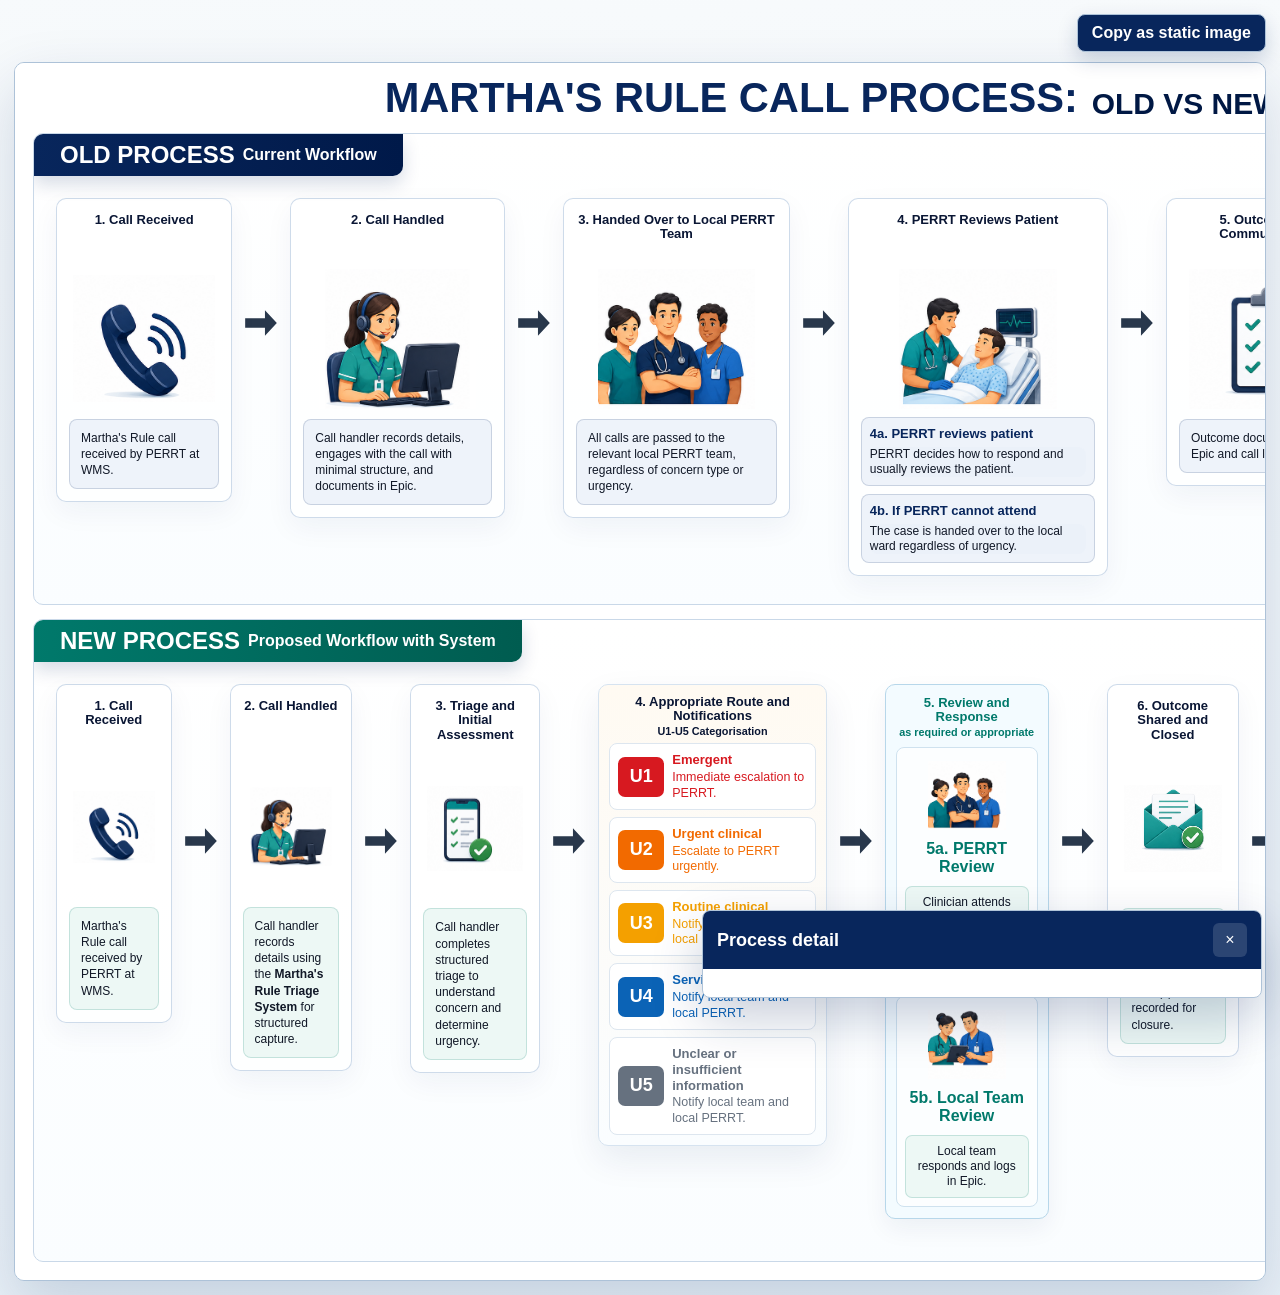
==== marthas-rule-process-poster.html @ af1768e5 "Initial app upload" ====
<!doctype html>
<html lang="en">
<head>
  <meta charset="utf-8">
  <meta name="viewport" content="width=device-width, initial-scale=1">
  <title>Martha's Rule Call Process: Old vs New</title>
  <style>
    :root {
      --navy: #08265c;
      --navy-2: #123c7b;
      --teal: #00796b;
      --teal-2: #0b9a83;
      --ink: #0a1634;
      --muted: #516070;
      --line: #c9d8e8;
      --paper: #ffffff;
      --wash: #f4f8fb;
      --red: #d71920;
      --orange: #f26a00;
      --amber: #f4a000;
      --blue: #0b63b6;
      --grey: #66717f;
      --green: #277a35;
      --shadow: 0 14px 34px rgba(8, 38, 92, .14);
      --radius: 8px;
    }

    * {
      box-sizing: border-box;
    }

    body {
      margin: 0;
      color: var(--ink);
      font-family: Inter, "Segoe UI", Arial, sans-serif;
      background:
        linear-gradient(180deg, rgba(247, 250, 252, .98), rgba(231, 240, 247, .92)),
        radial-gradient(circle at 18% 4%, rgba(0, 121, 107, .09), transparent 28rem),
        radial-gradient(circle at 88% 10%, rgba(8, 38, 92, .08), transparent 30rem);
    }

    button {
      font: inherit;
    }

    .app {
      min-height: 100vh;
      padding: 14px;
    }

    .export-bar {
      display: flex;
      justify-content: flex-end;
      align-items: center;
      gap: 10px;
      width: min(1760px, 100%);
      margin: 0 auto 10px;
    }

    .copy-image-button {
      display: inline-flex;
      align-items: center;
      min-height: 38px;
      padding: 0 14px;
      border: 1px solid #adc2d8;
      border-radius: 8px;
      color: #fff;
      background: var(--navy);
      font-weight: 900;
      cursor: pointer;
      box-shadow: 0 8px 20px rgba(8, 38, 92, .18);
    }

    .copy-image-button:disabled {
      cursor: wait;
      opacity: .72;
    }

    .copy-status {
      min-width: 190px;
      color: var(--muted);
      font-size: 13px;
      text-align: right;
    }

    .poster {
      width: min(1760px, 100%);
      margin: 0 auto;
      padding: 14px 18px 18px;
      border: 1px solid #adc2d8;
      border-radius: 10px;
      background: rgba(255, 255, 255, .98);
      box-shadow: 0 24px 60px rgba(8, 38, 92, .16);
      overflow-x: auto;
    }

    .poster-inner {
      min-width: 1600px;
    }

    .poster-title {
      display: flex;
      gap: 14px;
      align-items: end;
      justify-content: center;
      margin: 0 0 14px;
      color: var(--navy);
      text-align: center;
      font-size: clamp(28px, 3.25vw, 54px);
      line-height: 1;
      letter-spacing: 0;
      text-transform: uppercase;
    }

    .poster-title span {
      color: #001844;
      font-size: .72em;
    }

    .workflow {
      position: relative;
      border: 1px solid var(--line);
      border-radius: 10px;
      background:
        linear-gradient(180deg, rgba(255,255,255,.98), rgba(250,253,255,.98)),
        linear-gradient(90deg, rgba(8,38,92,.03), rgba(0,121,107,.03));
      overflow: hidden;
      box-shadow: inset 0 1px 0 rgba(255, 255, 255, .8);
    }

    .workflow + .workflow {
      margin-top: 14px;
    }

    .workflow.is-active {
      outline: 3px solid rgba(0, 121, 107, .2);
    }

    .section-label {
      position: absolute;
      left: 0;
      top: 0;
      z-index: 2;
      display: inline-flex;
      align-items: center;
      gap: 8px;
      min-height: 42px;
      padding: 0 26px;
      border-bottom-right-radius: 10px;
      color: #fff;
      font-size: 24px;
      font-weight: 900;
      line-height: 1;
      text-transform: uppercase;
      box-shadow: 0 8px 18px rgba(8, 38, 92, .16);
    }

    .section-label small {
      font-size: 16px;
      font-weight: 800;
      text-transform: none;
    }

    .old .section-label {
      background: linear-gradient(90deg, var(--navy), #001949);
    }

    .new .section-label {
      background: linear-gradient(90deg, var(--teal), #005c50);
    }

    .row {
      position: relative;
      display: grid;
      align-items: start;
      gap: 10px;
      padding: 64px 22px 28px;
    }

    .old .row {
      grid-template-columns: 1.05fr .15fr 1.28fr .15fr 1.35fr .15fr 1.55fr .15fr 1.22fr .15fr 1.08fr;
      min-height: 392px;
      padding-bottom: 28px;
    }

    .new .row {
      grid-template-columns: .96fr .12fr 1.02fr .12fr 1.08fr .12fr 1.9fr .12fr 1.36fr .12fr 1.1fr .12fr 1.04fr .12fr 1.08fr;
      min-height: 440px;
      padding-bottom: 42px;
    }

    .step {
      position: relative;
      z-index: 1;
      min-width: 0;
      border: 0;
      background: transparent;
      color: inherit;
      text-align: left;
      cursor: default;
    }

    .step-card {
      display: grid;
      grid-template-rows: auto 144px 1fr;
      min-height: 262px;
      padding: 14px 12px 12px;
      border: 1px solid rgba(201, 216, 232, .9);
      border-radius: 10px;
      background: rgba(255,255,255,.72);
      box-shadow: 0 10px 28px rgba(8,38,92,.05);
      transition: transform .18s ease, background .18s ease, border-color .18s ease, box-shadow .18s ease;
    }

    .new .step-card {
      grid-template-rows: auto 146px 1fr;
      min-height: 334px;
    }

    .new .step:last-child .step-card {
      grid-template-rows: auto 126px 1fr;
      padding-inline: 10px;
    }

    .new .step:last-child h2 {
      font-size: 14px;
    }

    .new .step:last-child .illustration,
    .new .step:last-child .illustration img {
      height: 124px;
    }

    .new .step:last-child p {
      padding: 8px;
      font-size: 12px;
      line-height: 1.25;
    }

    .old .step {
      color: var(--navy);
    }

    .new .step {
      color: var(--teal);
    }

    .step h2 {
      min-height: 42px;
      margin: 0 0 10px;
      color: var(--ink);
      font-size: clamp(13px, .92vw, 18px);
      line-height: 1.12;
      letter-spacing: 0;
      text-align: center;
    }

    .step p {
      align-self: stretch;
      margin: 10px 0 0;
      padding: 10px 11px;
      border: 1px solid rgba(201, 216, 232, .9);
      border-radius: 8px;
      color: #111827;
      background: rgba(248, 251, 253, .94);
      font-size: clamp(12px, .82vw, 16px);
      line-height: 1.35;
    }

    .old .step p {
      border-color: rgba(8, 38, 92, .16);
      background: rgba(235, 241, 249, .84);
    }

    .new .step p {
      border-color: rgba(0, 121, 107, .18);
      background: rgba(233, 247, 243, .82);
    }

    .step strong {
      font-weight: 900;
    }

    .arrow {
      position: relative;
      z-index: 0;
      display: grid;
      place-items: center;
      min-height: 250px;
      pointer-events: none;
    }

    .arrow svg {
      display: block;
      width: 38px;
      height: 38px;
      fill: #29384c;
      stroke: none;
    }

    .new .arrow {
      min-height: 314px;
    }

    .illustration {
      display: grid;
      place-items: center;
      width: 100%;
      height: 144px;
      padding: 4px;
    }

    .illustration img,
    .spot-img {
      display: block;
      width: min(100%, 174px);
      height: 140px;
      object-fit: contain;
      border-radius: 4px;
    }

    .new .illustration {
      height: 146px;
    }

    .new .illustration img {
      height: 144px;
    }

    .route-panel {
      display: block;
      padding: 10px;
      border: 1px solid #d6e3f0;
      border-radius: 10px;
      background: linear-gradient(180deg, #fffaf2, #fafdff);
      box-shadow: 0 14px 34px rgba(8,38,92,.08);
    }

    .route-panel h2 {
      margin-bottom: 5px;
    }

    .route-list {
      display: grid;
      gap: 7px;
    }

    .route-card {
      display: grid;
      grid-template-columns: 46px 1fr;
      gap: 8px;
      align-items: center;
      width: 100%;
      padding: 8px;
      border: 1px solid #dde6ef;
      border-radius: 8px;
      background: #fff;
      color: var(--ink);
      text-align: left;
      cursor: pointer;
      transition: border-color .16s ease, box-shadow .16s ease, transform .16s ease;
    }

    .route-card:hover,
    .route-card:focus-visible,
    .route-card.active {
      border-color: var(--ink);
      box-shadow: 0 8px 18px rgba(8, 38, 92, .13);
      transform: translateX(2px);
      outline: none;
    }

    .route-code {
      display: grid;
      place-items: center;
      height: 40px;
      border-radius: 7px;
      color: #fff;
      font-size: 18px;
      font-weight: 900;
    }

    .route-icon {
      display: grid;
      place-items: center;
      color: currentColor;
    }

    .route-icon img {
      width: 30px;
      height: 30px;
      object-fit: contain;
      mix-blend-mode: multiply;
    }

    .route-copy {
      display: grid;
      gap: 2px;
      font-size: 12.5px;
      line-height: 1.22;
    }

    .route-copy strong {
      font-size: 13px;
    }

    .u1 { color: var(--red); }
    .u1 .route-code { background: var(--red); }
    .u2 { color: var(--orange); }
    .u2 .route-code { background: var(--orange); }
    .u3 { color: var(--amber); }
    .u3 .route-code { background: var(--amber); }
    .u4 { color: var(--blue); }
    .u4 .route-code { background: var(--blue); }
    .u5 { color: var(--grey); }
    .u5 .route-code { background: var(--grey); }

    .notify-stack {
      display: grid;
      gap: 12px;
      min-height: 314px;
      align-content: center;
    }

    .notify-card {
      padding: 12px 10px;
      border: 1px solid currentColor;
      border-radius: 10px;
      text-align: center;
      background: color-mix(in srgb, currentColor 8%, #fff);
      box-shadow: 0 10px 24px rgba(8,38,92,.06);
    }

    .notify-card h3 {
      margin: 6px 0 4px;
      color: var(--ink);
      font-size: 14px;
    }

    .notify-card p {
      margin: 0;
      font-size: 11px;
      line-height: 1.25;
    }

    .review-stack {
      display: grid;
      gap: 8px;
    }

    .review-box {
      position: relative;
      padding: 11px 10px;
      border: 1px solid #b7d7ea;
      border-radius: 10px;
      background: #f3fbff;
      text-align: center;
      box-shadow: 0 10px 24px rgba(8,38,92,.06);
    }

    .combined-review {
      min-height: 334px;
    }

    .old-review-card {
      display: block;
    }

    .old-review-options {
      display: grid;
      gap: 8px;
      margin-top: 8px;
    }

    .old-review-option {
      display: grid;
      gap: 6px;
      padding: 8px;
      border: 1px solid rgba(8, 38, 92, .16);
      border-radius: 8px;
      background: rgba(235, 241, 249, .84);
    }

    .old-review-option strong {
      color: var(--navy);
      font-size: 13px;
      line-height: 1.18;
    }

    .old-review-option p {
      margin: 0;
      padding: 0;
      border: 0;
      background: transparent;
      font-size: 12px;
      line-height: 1.24;
    }

    .review-options {
      display: grid;
      grid-template-columns: 1fr;
      gap: 8px;
      margin-top: 8px;
    }

    .review-option {
      display: grid;
      grid-template-columns: 1fr;
      gap: 6px;
      align-items: start;
      min-height: 124px;
      padding: 8px;
      border: 1px solid #cfe2ef;
      border-radius: 8px;
      background: rgba(255, 255, 255, .76);
    }

    .review-box .spot-img {
      width: 100% !important;
      max-width: 78px;
      height: 78px !important;
      margin: 0 auto;
      object-fit: contain;
    }

    .review-option-copy {
      display: grid;
      gap: 5px;
      text-align: center;
    }

    .review-box.local {
      border-color: #bddcbd;
      background: #f3fbf3;
    }

    .review-box h3 {
      margin: 0 0 5px;
      font-size: 13px;
      line-height: 1.12;
    }

    .review-box p {
      margin: 5px 0 0;
      padding: 7px;
      border-radius: 7px;
      background: rgba(255,255,255,.76);
      font-size: 10.5px;
      line-height: 1.2;
    }

    .note {
      position: absolute;
      left: 18px;
      right: 18px;
      bottom: 9px;
      display: flex;
      gap: 12px;
      align-items: center;
      min-height: 32px;
      padding: 5px 12px;
      border: 1px solid #cde5dc;
      border-radius: 7px;
      color: #0b594f;
      background: #f4fbf8;
      font-size: 13px;
      line-height: 1.25;
    }

    .note strong {
      white-space: nowrap;
    }

    .toolbar {
      position: sticky;
      top: 0;
      z-index: 10;
      display: flex;
      flex-wrap: wrap;
      gap: 8px;
      align-items: center;
      justify-content: center;
      max-width: 1760px;
      margin: 0 auto 10px;
      padding: 8px;
      border: 1px solid rgba(173, 194, 216, .8);
      border-radius: var(--radius);
      background: rgba(255, 255, 255, .88);
      backdrop-filter: blur(14px);
      box-shadow: 0 8px 24px rgba(8, 38, 92, .08);
    }

    .toolbar button {
      min-height: 36px;
      padding: 0 14px;
      border: 1px solid #c9d8e8;
      border-radius: 6px;
      color: var(--ink);
      background: #fff;
      font-weight: 900;
      cursor: pointer;
    }

    .toolbar button[aria-pressed="true"] {
      color: #fff;
      border-color: var(--navy);
      background: var(--navy);
    }

    .detail {
      position: fixed;
      right: 18px;
      bottom: 18px;
      z-index: 20;
      width: min(560px, calc(100vw - 36px));
      max-height: calc(100vh - 36px);
      border: 1px solid #afc3d8;
      border-radius: var(--radius);
      background: #fff;
      box-shadow: 0 20px 50px rgba(8, 38, 92, .22);
      transform: translateY(calc(100% + 28px));
      transition: transform .2s ease;
      overflow: hidden;
    }

    .detail.open {
      transform: translateY(0);
    }

    .detail-head {
      display: flex;
      gap: 10px;
      align-items: center;
      justify-content: space-between;
      padding: 12px 14px;
      color: #fff;
      background: var(--navy);
    }

    .detail-head h3 {
      margin: 0;
      font-size: 18px;
      line-height: 1.15;
    }

    .detail-head button {
      display: grid;
      place-items: center;
      width: 34px;
      height: 34px;
      border: 0;
      border-radius: 6px;
      color: #fff;
      background: rgba(255,255,255,.14);
      cursor: pointer;
    }

    .detail-body {
      padding: 14px;
      overflow: auto;
      max-height: calc(100vh - 104px);
    }

    .detail-body p {
      margin: 0 0 10px;
      color: #17233b;
      line-height: 1.45;
    }

    .detail-body ul {
      display: grid;
      gap: 7px;
      margin: 0;
      padding: 0;
      list-style: none;
    }

    .detail-body li {
      padding: 8px;
      border: 1px solid #e0e8f2;
      border-radius: 6px;
      background: #f8fbfd;
      font-size: 13px;
    }

    .logic-stack {
      display: grid;
      gap: 10px;
    }

    .logic-card {
      display: grid;
      gap: 5px;
      padding: 10px;
      border: 1px solid #dce7f2;
      border-radius: 7px;
      background: #f8fbfd;
    }

    .logic-card strong {
      color: var(--navy);
    }

    .logic-card p {
      margin: 0;
      font-size: 13px;
    }

    .logic-card .result {
      display: inline-flex;
      width: fit-content;
      padding: 4px 7px;
      border-radius: 6px;
      color: #fff;
      background: var(--navy);
      font-size: 12px;
      font-weight: 900;
    }

    .focus-old .new,
    .focus-new .old {
      opacity: .24;
    }

    .focus-routes .step:not(.route-owner),
    .focus-routes .notify-stack,
    .focus-routes .review-stack,
    .focus-routes .note,
    .focus-routes .old {
      opacity: .2;
    }

    .focus-routes .route-panel,
    .focus-routes .route-card {
      opacity: 1;
    }

    .sr-only {
      position: absolute;
      width: 1px;
      height: 1px;
      padding: 0;
      margin: -1px;
      overflow: hidden;
      clip: rect(0,0,0,0);
      white-space: nowrap;
      border: 0;
    }

    svg.art {
      width: 100%;
      max-width: 156px;
      height: 132px;
    }

    .new svg.art {
      max-width: 164px;
      height: 140px;
    }

    @media (max-width: 760px) {
      .app {
        padding: 8px;
      }

      .poster-title {
        justify-content: flex-start;
        text-align: left;
      }
    }
  </style>
</head>
<body>
  <svg class="sr-only" aria-hidden="true">
    <symbol id="i-arrow" viewBox="0 0 48 48">
      <path d="M4 18h25V8l15 16-15 16V30H4z"></path>
    </symbol>
    <symbol id="i-phone" viewBox="0 0 180 150">
      <circle cx="78" cy="72" r="58" fill="#e8f0f8"></circle>
      <path d="M61 24c-7 2-17 8-18 17-1 15 8 36 25 54s39 27 54 25c9-1 15-11 17-18l-27-19-14 14c-11-3-20-8-28-16s-14-18-16-29l14-14z" fill="#092d69"></path>
      <path d="M111 39c14 6 25 17 31 31M102 57c8 4 15 11 19 19" fill="none" stroke="#092d69" stroke-width="6" stroke-linecap="round"></path>
    </symbol>
    <symbol id="i-phone-teal" viewBox="0 0 180 150">
      <circle cx="78" cy="72" r="58" fill="#e3f2ef"></circle>
      <path d="M61 24c-7 2-17 8-18 17-1 15 8 36 25 54s39 27 54 25c9-1 15-11 17-18l-27-19-14 14c-11-3-20-8-28-16s-14-18-16-29l14-14z" fill="#00796b"></path>
      <path d="M111 39c14 6 25 17 31 31M102 57c8 4 15 11 19 19" fill="none" stroke="#00796b" stroke-width="6" stroke-linecap="round"></path>
    </symbol>
    <symbol id="i-handler" viewBox="0 0 180 150">
      <rect x="24" y="83" width="64" height="40" rx="5" fill="#263746"></rect>
      <rect x="31" y="90" width="50" height="25" fill="#111827"></rect>
      <path d="M111 126c28 0 45-8 45-18 0-23-14-39-35-39s-35 16-35 39c0 10 6 18 25 18z" fill="#1d5a94"></path>
      <circle cx="121" cy="47" r="25" fill="#f7bc7a"></circle>
      <path d="M95 52c-3-25 12-39 31-37 19 2 30 18 25 41-11-9-29-11-56-4z" fill="#5a321c"></path>
      <path d="M96 55h-5c-5 0-8 4-8 9v7M146 55h5c5 0 8 4 8 9v7M88 71h12M142 71h12" fill="none" stroke="#233241" stroke-width="5" stroke-linecap="round"></path>
      <path d="M114 63c5 4 10 4 15 0M121 71v7" fill="none" stroke="#6c351f" stroke-width="3" stroke-linecap="round"></path>
      <rect x="110" y="103" width="22" height="32" rx="3" fill="#fff"></rect>
      <path d="M121 103v32" stroke="#9ab1c6" stroke-width="2"></path>
    </symbol>
    <symbol id="i-handler-teal" viewBox="0 0 180 150">
      <rect x="66" y="92" width="67" height="34" rx="5" fill="#24394a"></rect>
      <rect x="73" y="98" width="53" height="21" fill="#101827"></rect>
      <path d="M78 126c-28 0-45-8-45-18 0-23 14-39 35-39s35 16 35 39c0 10-6 18-25 18z" fill="#00856f"></path>
      <circle cx="68" cy="47" r="25" fill="#f5b878"></circle>
      <path d="M43 52c-3-25 12-39 31-37 19 2 30 18 25 41-11-9-29-11-56-4z" fill="#1f2630"></path>
      <path d="M43 55h-5c-5 0-8 4-8 9v7M94 55h5c5 0 8 4 8 9v7M35 71h12M89 71h12" fill="none" stroke="#233241" stroke-width="5" stroke-linecap="round"></path>
      <path d="M61 63c5 4 10 4 15 0M68 71v7" fill="none" stroke="#6c351f" stroke-width="3" stroke-linecap="round"></path>
      <rect x="57" y="103" width="22" height="32" rx="3" fill="#fff"></rect>
      <path d="M68 103v32" stroke="#9ab1c6" stroke-width="2"></path>
    </symbol>
    <symbol id="i-team" viewBox="0 0 180 150">
      <path d="M28 128c0-24 13-39 32-39s32 15 32 39z" fill="#1f5d96"></path>
      <circle cx="60" cy="62" r="22" fill="#f4b674"></circle>
      <path d="M38 65c0-24 9-35 23-35 14 0 24 12 22 35-12-10-28-10-45 0z" fill="#212b36"></path>
      <path d="M90 128c0-32 17-52 42-52s42 20 42 52z" fill="#f7f9fb"></path>
      <path d="M99 128V91M165 128V91" stroke="#1f5d96" stroke-width="9" stroke-linecap="round"></path>
      <circle cx="132" cy="46" r="27" fill="#f6bd7d"></circle>
      <path d="M106 49c-1-24 11-37 28-37 18 0 30 14 27 37-15-8-35-9-55 0z" fill="#b76d2d"></path>
      <path d="M121 62c7 5 14 5 21 0" fill="none" stroke="#753b1e" stroke-width="3" stroke-linecap="round"></path>
      <path d="M126 93c-10 14-13 28-13 35M138 93c10 14 13 28 13 35" fill="none" stroke="#152238" stroke-width="3"></path>
      <circle cx="113" cy="129" r="5" fill="#152238"></circle>
      <circle cx="151" cy="129" r="5" fill="#152238"></circle>
    </symbol>
    <symbol id="i-bed" viewBox="0 0 180 150">
      <rect x="24" y="87" width="130" height="38" rx="6" fill="#d8e1ea" stroke="#7d8da0" stroke-width="4"></rect>
      <rect x="31" y="68" width="45" height="34" rx="7" fill="#fff" stroke="#7d8da0" stroke-width="4"></rect>
      <circle cx="53" cy="57" r="16" fill="#f4b674"></circle>
      <path d="M39 57c1-17 11-24 24-19 5 2 8 6 9 11-11-4-21-2-33 8z" fill="#6f3c22"></path>
      <path d="M80 89h69" stroke="#0b63b6" stroke-width="8"></path>
      <rect x="127" y="23" width="44" height="34" rx="4" fill="#08265c" stroke="#7d8da0" stroke-width="4"></rect>
      <path d="M132 41h11l4-10 8 20 4-10h9" fill="none" stroke="#fff" stroke-width="3" stroke-linecap="round" stroke-linejoin="round"></path>
      <path d="M24 126v14M154 126v14" stroke="#596b7f" stroke-width="5" stroke-linecap="round"></path>
      <path d="M86 48c13-16 34-17 49-3" fill="none" stroke="#2b83c6" stroke-width="7" stroke-linecap="round"></path>
    </symbol>
    <symbol id="i-clipboard" viewBox="0 0 180 150">
      <rect x="54" y="18" width="78" height="112" rx="8" fill="#f7fafc" stroke="#29384c" stroke-width="6"></rect>
      <rect x="76" y="14" width="34" height="18" rx="5" fill="#73879a"></rect>
      <path d="M70 55l9 9 17-20M70 82l9 9 17-20M70 109l9 9 17-20" fill="none" stroke="#00796b" stroke-width="5" stroke-linecap="round" stroke-linejoin="round"></path>
      <path d="M108 58h18M108 85h18M108 112h18" stroke="#29384c" stroke-width="4" stroke-linecap="round"></path>
    </symbol>
    <symbol id="i-chart" viewBox="0 0 180 150">
      <rect x="34" y="30" width="112" height="84" rx="6" fill="#f7fafc" stroke="#29384c" stroke-width="7"></rect>
      <rect x="54" y="78" width="15" height="22" fill="#2b83c6"></rect>
      <rect x="78" y="61" width="15" height="39" fill="#2b83c6"></rect>
      <rect x="102" y="67" width="15" height="33" fill="#2b83c6"></rect>
      <path d="M57 121h66M90 114v21" stroke="#29384c" stroke-width="6" stroke-linecap="round"></path>
    </symbol>
    <symbol id="i-app" viewBox="0 0 180 150">
      <rect x="57" y="16" width="74" height="108" rx="8" fill="#f7fafc" stroke="#29384c" stroke-width="6"></rect>
      <rect x="78" y="12" width="32" height="16" rx="4" fill="#73879a"></rect>
      <path d="M73 53l9 9 16-20M73 80l9 9 16-20M73 107l9 9 16-20" fill="none" stroke="#00796b" stroke-width="5" stroke-linecap="round" stroke-linejoin="round"></path>
      <circle cx="130" cy="113" r="28" fill="#357a38"></circle>
      <path d="M118 113l9 9 17-21" fill="none" stroke="#fff" stroke-width="6" stroke-linecap="round" stroke-linejoin="round"></path>
    </symbol>
    <symbol id="i-users" viewBox="0 0 180 150">
      <circle cx="90" cy="48" r="18" fill="currentColor"></circle>
      <circle cx="62" cy="61" r="15" fill="currentColor" opacity=".85"></circle>
      <circle cx="118" cy="61" r="15" fill="currentColor" opacity=".85"></circle>
      <path d="M48 126c1-29 17-45 42-45s41 16 42 45z" fill="currentColor"></path>
      <path d="M28 126c1-24 14-37 34-37 5 0 10 1 14 3-11 8-18 19-20 34zM124 126c-2-15-9-26-20-34 5-2 9-3 14-3 20 0 33 13 34 37z" fill="currentColor" opacity=".75"></path>
    </symbol>
    <symbol id="i-mail" viewBox="0 0 180 150">
      <rect x="32" y="43" width="116" height="74" rx="7" fill="#eef8ef" stroke="#357a38" stroke-width="5"></rect>
      <path d="M36 50l54 42 54-42M36 113l38-34M144 113l-38-34" fill="none" stroke="#357a38" stroke-width="5" stroke-linecap="round" stroke-linejoin="round"></path>
      <path d="M76 24h28v28H76z" fill="#fff" stroke="#357a38" stroke-width="5"></path>
    </symbol>
    <symbol id="i-dashboard" viewBox="0 0 180 150">
      <rect x="30" y="31" width="120" height="82" rx="7" fill="#f7fafc" stroke="#29384c" stroke-width="7"></rect>
      <path d="M61 93V72M84 93V55M107 93V66M130 93V43" stroke="#84a879" stroke-width="10"></path>
      <path d="M62 55a24 24 0 1 0 24 24H62z" fill="#00796b"></path>
      <path d="M86 79h24a24 24 0 0 0-24-24z" fill="#b6d4aa"></path>
      <path d="M60 122h60M90 113v20" stroke="#29384c" stroke-width="6" stroke-linecap="round"></path>
    </symbol>
    <symbol id="i-debrief" viewBox="0 0 180 150">
      <circle cx="58" cy="98" r="21" fill="#29384c"></circle>
      <circle cx="96" cy="91" r="25" fill="#29384c"></circle>
      <circle cx="134" cy="98" r="21" fill="#357a38"></circle>
      <path d="M24 136c2-22 14-34 34-34s32 12 34 34zM59 136c2-28 16-43 37-43s35 15 37 43zM103 136c2-22 14-34 34-34s32 12 34 34z" fill="#29384c"></path>
      <path d="M126 42h30c7 0 12 5 12 12v13c0 7-5 12-12 12h-11l-16 14V79h-3c-7 0-12-5-12-12V54c0-7 5-12 12-12z" fill="#00796b"></path>
      <path d="M130 61h4M142 61h4M154 61h4" stroke="#fff" stroke-width="5" stroke-linecap="round"></path>
    </symbol>
  </svg>

  <main class="app">
    <div class="export-bar">
      <span class="copy-status" id="copyStatus" aria-live="polite"></span>
      <button class="copy-image-button" type="button" id="copyPosterImage">Copy as static image</button>
    </div>
    <article class="poster" aria-label="Martha's Rule Call Process: Old vs New">
      <div class="poster-inner">
        <h1 class="poster-title">Martha's Rule Call Process: <span>Old vs New</span></h1>

        <section class="workflow old" aria-label="Old process current workflow">
          <div class="section-label">Old Process <small>Current Workflow</small></div>
          <div class="row">
            <div class="step"><div class="step-card">
              <h2>1. Call Received</h2>
              <div class="illustration"><img src="assets/process-illustrations/phone-call.png" alt=""></div>
              <p>Martha's Rule call received by PERRT at WMS.</p>
            </div></div>
            <div class="arrow"><svg><use href="#i-arrow"></use></svg></div>
            <div class="step"><div class="step-card">
              <h2>2. Call Handled</h2>
              <div class="illustration"><img src="assets/process-illustrations/call-handler.png" alt=""></div>
              <p>Call handler records details, engages with the call with minimal structure, and documents in Epic.</p>
            </div></div>
            <div class="arrow"><svg><use href="#i-arrow"></use></svg></div>
            <div class="step"><div class="step-card">
              <h2>3. Handed Over to Local PERRT Team</h2>
              <div class="illustration"><img src="assets/process-illustrations/rapid-response-team.png" alt=""></div>
              <p>All calls are passed to the relevant local PERRT team, regardless of concern type or urgency.</p>
            </div></div>
            <div class="arrow"><svg><use href="#i-arrow"></use></svg></div>
            <div class="step"><div class="step-card old-review-card">
              <h2>4. PERRT Reviews Patient</h2>
              <div class="illustration"><img src="assets/process-illustrations/patient-review.png" alt=""></div>
              <div class="old-review-options">
                <div class="old-review-option">
                  <strong>4a. PERRT reviews patient</strong>
                  <p>PERRT decides how to respond and usually reviews the patient.</p>
                </div>
                <div class="old-review-option">
                  <strong>4b. If PERRT cannot attend</strong>
                  <p>The case is handed over to the local ward regardless of urgency.</p>
                </div>
              </div>
            </div></div>
            <div class="arrow"><svg><use href="#i-arrow"></use></svg></div>
            <div class="step"><div class="step-card">
              <h2>5. Outcome and Communication</h2>
              <div class="illustration"><img src="assets/process-illustrations/checklist.png" alt=""></div>
              <p>Outcome documented in Epic and call log MS Forms.</p>
            </div></div>
            <div class="arrow"><svg><use href="#i-arrow"></use></svg></div>
            <div class="step"><div class="step-card">
              <h2>6. Learning and Reporting</h2>
              <div class="illustration"><img src="assets/process-illustrations/reporting-chart.png" alt=""></div>
              <p>Data extracted from spreadsheet for reporting and learning.</p>
            </div></div>
          </div>
        </section>

        <section class="workflow new" aria-label="New process proposed workflow with system">
          <div class="section-label">New Process <small>Proposed Workflow with System</small></div>
          <div class="row">
            <div class="step"><div class="step-card">
              <h2>1. Call Received</h2>
              <div class="illustration"><img src="assets/process-illustrations/phone-call.png" alt=""></div>
              <p>Martha's Rule call received by PERRT at WMS.</p>
            </div></div>
            <div class="arrow"><svg><use href="#i-arrow"></use></svg></div>
            <div class="step"><div class="step-card">
              <h2>2. Call Handled</h2>
              <div class="illustration"><img src="assets/process-illustrations/call-handler.png" alt=""></div>
              <p>Call handler records details using the <strong>Martha's Rule Triage System</strong> for structured capture.</p>
            </div></div>
            <div class="arrow"><svg><use href="#i-arrow"></use></svg></div>
            <div class="step"><div class="step-card">
              <h2>3. Triage and Initial Assessment</h2>
              <div class="illustration"><img src="assets/process-illustrations/triage-app.png" alt=""></div>
              <p>Call handler completes structured triage to understand concern and determine urgency.</p>
            </div></div>
            <div class="arrow"><svg><use href="#i-arrow"></use></svg></div>
            <div class="step route-owner"><div class="step-card route-panel">
              <h2>4. Appropriate Route and Notifications<br><small>U1-U5 Categorisation</small></h2>
              <div class="route-list">
                <button class="route-card u1" type="button" data-route="u1"><span class="route-code">U1</span><span class="route-copy"><strong>Emergent</strong>Immediate escalation to PERRT.</span></button>
                <button class="route-card u2" type="button" data-route="u2"><span class="route-code">U2</span><span class="route-copy"><strong>Urgent clinical</strong>Escalate to PERRT urgently.</span></button>
                <button class="route-card u3" type="button" data-route="u3"><span class="route-code">U3</span><span class="route-copy"><strong>Routine clinical</strong>Notify local team and local PERRT.</span></button>
                <button class="route-card u4" type="button" data-route="u4"><span class="route-code">U4</span><span class="route-copy"><strong>Service or admin</strong>Notify local team and local PERRT.</span></button>
                <button class="route-card u5" type="button" data-route="u5"><span class="route-code">U5</span><span class="route-copy"><strong>Unclear or insufficient information</strong>Notify local team and local PERRT.</span></button>
              </div>
            </div></div>
            <div class="arrow"><svg><use href="#i-arrow"></use></svg></div>
            <div class="review-stack">
              <div class="step review-box combined-review">
                <h3>5. Review and Response<br><small>as required or appropriate</small></h3>
                <div class="review-options">
                  <div class="review-option">
                    <img class="spot-img" src="assets/process-illustrations/rapid-response-team.png" alt="">
                    <div class="review-option-copy">
                      <strong>5a. PERRT Review</strong>
                      <p>Clinician attends and reviews patient. Logged in MR call visit log system and Epic.</p>
                    </div>
                  </div>
                  <div class="review-option">
                    <img class="spot-img" src="assets/process-illustrations/local-team-review.png" alt="">
                    <div class="review-option-copy">
                      <strong>5b. Local Team Review</strong>
                      <p>Local team responds and logs in Epic.</p>
                    </div>
                  </div>
                </div>
              </div>
            </div>
            <div class="arrow"><svg><use href="#i-arrow"></use></svg></div>
            <div class="step"><div class="step-card">
              <h2>6. Outcome Shared and Closed</h2>
              <div class="illustration"><img src="assets/process-illustrations/outcome-mail.png" alt=""></div>
              <p>Outcome automatically cascaded to caller and team(s), then recorded for closure.</p>
            </div></div>
            <div class="arrow"><svg><use href="#i-arrow"></use></svg></div>
            <div class="step"><div class="step-card">
              <h2>7. Data for Governance and Learning</h2>
              <div class="illustration"><img src="assets/process-illustrations/analytics-dashboard.png" alt=""></div>
              <p>Structured data captured in the system for reporting, monitoring, and learning.</p>
            </div></div>
            <div class="arrow"><svg><use href="#i-arrow"></use></svg></div>
            <div class="step"><div class="step-card">
              <h2>8. Debrief Format</h2>
              <div class="illustration"><img src="assets/process-illustrations/debrief.png" alt=""></div>
              <p>Debrief captured in the system using a standardised format.</p>
            </div></div>
          </div>
        </section>
      </div>
    </article>

    <aside class="detail" id="detail" aria-live="polite">
      <div class="detail-head">
        <h3 id="detailTitle">Process detail</h3>
        <button type="button" id="closeDetail" aria-label="Close detail">×</button>
      </div>
      <div class="detail-body" id="detailBody"></div>
    </aside>
  </main>

  <script>
    const routeLogic = {
      u1: { title: "U1 - Emergent", intro: "The system assigns U1 when the caller describes acute deterioration with clear warning signs.", result: "Route: immediate PERRT/Outreach review.", cards: [["Acute deterioration question", "The handler answers Yes or Unsure to: Is there concern that the patient may be acutely deteriorating right now?"], ["Warning signs question", "At least one acute warning sign is selected, such as severe breathlessness, chest pain, collapse, seizure, reduced consciousness, active bleeding, possible sepsis with deterioration, sudden confusion, or rapid worsening."], ["Route", "The call routes directly to immediate PERRT/Outreach review."]] },
      u2: { title: "U2 - Urgent clinical", intro: "The system assigns U2 by either of two routes: acute deterioration is raised but no warning signs are selected, or the concern is non-acute but PERRT still needs to see the patient urgently.", result: "Result: urgent PERRT/Outreach review.", cards: [["Acute deterioration question", "U2 applies when the handler answers Yes or Unsure to acute deterioration, but no acute warning signs are selected."], ["PERRT review question", "U2 also applies when the handler answers No to acute deterioration, but thinks PERRT/Outreach review is still needed for a non-acute clinical concern."], ["Primary concern", "A clinical primary concern is selected, such as deterioration worry, treatment or plan concerns, symptoms, monitoring, pain, medication, discharge planning, or another clinical issue."], ["Secondary concern", "The handler still records why this escalated to Martha's Rule, such as delay, unclear information, difficulty reaching the right person, unresolved concern, feeling dismissed, or genuine worry."], ["Route", "PERRT/Outreach review is notified and the case remains urgent clinical."]] },
      u3: { title: "U3 - Routine clinical", intro: "The system assigns U3 when the main issue is clinical, but it does not need urgent same-day PERRT/Outreach review.", result: "Result: local team notified; local PERRT notified for awareness.", cards: [["Acute deterioration question", "No clear acute deterioration warning signs are selected."], ["PERRT review question", "The system asks whether urgent PERRT/Outreach review is needed. If the answer is No, the route remains routine clinical."], ["Primary concern", "The primary concern is clinical: it is mainly about the patient's condition, care plan, treatment, observations, symptoms, pain, medication, or discharge planning."], ["Secondary concern", "The secondary concern records why the issue escalated, for example poor communication, delay, difficulty accessing the ward team, feeling dismissed, unresolved concern, or family worry."], ["Route", "Notification is sent to the local team. Notice is also sent to local PERRT for their awareness."]] },
      u4: { title: "U4 - Service or admin", intro: "The system assigns U4 when the primary concern is mainly service recovery, communication, practical access, administrative, or environmental rather than direct clinical.", result: "Result: local team notified; local PERRT notified for awareness.", cards: [["Acute deterioration question", "No acute deterioration warning signs are selected."], ["PERRT review question", "Not normally asked because the primary concern is not clinical. If the concern becomes clinical, it should be re-coded through the clinical route."], ["Primary concern", "The primary concern is service/admin, such as communication issue, access problem, non-clinical concern, environment, practical support, or signposting to another team."], ["Secondary concern", "The secondary concern explains what made the caller escalate, such as not receiving clear information, difficulty getting a response, delay, or feeling dismissed."], ["Route", "Notification is sent to the local team. Notice is also sent to local PERRT for their awareness."]] },
      u5: { title: "U5 - Unclear or insufficient information", intro: "The system assigns U5 when there is not enough information to classify the call safely into clinical, service/admin, or urgent deterioration categories.", result: "Result: local team notified; local PERRT notified for awareness.", cards: [["Acute deterioration question", "No clear acute deterioration route has been established from the available information."], ["PERRT review question", "Not enough detail exists to answer the urgent PERRT review question reliably. The case needs clarification or signposting."], ["Primary concern", "The primary concern is missing, too broad, vague, conflicting, or does not fit the available clinical/service categories."], ["Secondary concern", "The secondary concern or genuine-worry follow-up can still show why the caller rang, but more information is needed before a safer category can be confirmed."], ["Route", "Notification is sent to the local team. Notice is also sent to local PERRT for their awareness while the case is clarified or signposted."]] }
    };

    const detail = document.querySelector("#detail");
    const detailTitle = document.querySelector("#detailTitle");
    const detailBody = document.querySelector("#detailBody");
    const copyButton = document.querySelector("#copyPosterImage");
    const copyStatus = document.querySelector("#copyStatus");

    function openRouteLogic(route) {
      const item = routeLogic[route];
      if (!item) return;
      document.querySelectorAll(".route-card").forEach(card => card.classList.toggle("active", card.dataset.route === route));
      detailTitle.textContent = item.title;
      detailBody.innerHTML = '<p>' + item.intro + '</p><div class="logic-stack">' + item.cards.map(([label, copy]) => '<article class="logic-card"><strong>' + label + '</strong><p>' + copy + '</p></article>').join('') + '<article class="logic-card"><span class="result">' + item.result + '</span></article></div>';
      detail.classList.add("open");
    }

    document.addEventListener("click", event => {
      const routeCard = event.target.closest(".route-card");
      if (!routeCard) return;
      openRouteLogic(routeCard.dataset.route);
    });

    document.querySelector("#closeDetail").addEventListener("click", () => {
      detail.classList.remove("open");
      document.querySelectorAll(".route-card").forEach(item => item.classList.remove("active"));
    });

    async function imageToDataUrl(src) {
      try {
        const response = await fetch(src);
        const blob = await response.blob();
        return await new Promise((resolve, reject) => {
          const reader = new FileReader();
          reader.onload = () => resolve(reader.result);
          reader.onerror = reject;
          reader.readAsDataURL(blob);
        });
      } catch (error) {
        return src;
      }
    }

    async function clonePosterWithInlineImages(poster) {
      const clone = poster.cloneNode(true);
      const sourceImages = poster.querySelectorAll("img");
      const cloneImages = clone.querySelectorAll("img");
      for (let index = 0; index < cloneImages.length; index += 1) {
        cloneImages[index].src = await imageToDataUrl(sourceImages[index].src);
      }
      return clone;
    }

    function collectStyles() {
      return Array.from(document.styleSheets).map(sheet => {
        try {
          return Array.from(sheet.cssRules).map(rule => rule.cssText).join("\n");
        } catch (error) {
          return "";
        }
      }).join("\n");
    }

    function canvasToBlob(canvas) {
      return new Promise(resolve => canvas.toBlob(resolve, "image/png", 1));
    }

    async function renderPosterCanvas() {
      const poster = document.querySelector(".poster");
      const clone = await clonePosterWithInlineImages(poster);
      const width = poster.scrollWidth;
      const height = poster.scrollHeight;
      clone.style.width = `${width}px`;
      clone.style.height = `${height}px`;
      clone.style.overflow = "visible";

      const html = `
        <html xmlns="http://www.w3.org/1999/xhtml">
          <head><style>${collectStyles()}</style></head>
          <body style="margin:0;background:#f4f8fb;">${clone.outerHTML}</body>
        </html>
      `;
      const svg = `
        <svg xmlns="http://www.w3.org/2000/svg" width="${width}" height="${height}">
          <foreignObject width="100%" height="100%">${html}</foreignObject>
        </svg>
      `;
      const url = URL.createObjectURL(new Blob([svg], { type: "image/svg+xml;charset=utf-8" }));
      const image = new Image();
      image.decoding = "async";
      await new Promise((resolve, reject) => {
        image.onload = resolve;
        image.onerror = reject;
        image.src = url;
      });
      const scale = Math.min(2, window.devicePixelRatio || 1.5);
      const canvas = document.createElement("canvas");
      canvas.width = Math.round(width * scale);
      canvas.height = Math.round(height * scale);
      const context = canvas.getContext("2d");
      context.fillStyle = "#f4f8fb";
      context.fillRect(0, 0, canvas.width, canvas.height);
      context.scale(scale, scale);
      context.drawImage(image, 0, 0);
      URL.revokeObjectURL(url);
      return canvas;
    }

    function downloadCanvas(canvas) {
      const link = document.createElement("a");
      link.download = "marthas-rule-process-poster.png";
      link.href = canvas.toDataURL("image/png");
      link.click();
    }

    copyButton.addEventListener("click", async () => {
      copyButton.disabled = true;
      copyStatus.textContent = "Preparing image...";
      try {
        const canvas = await renderPosterCanvas();
        const blob = await canvasToBlob(canvas);
        if (!blob) throw new Error("Could not create PNG.");
        if (navigator.clipboard && window.ClipboardItem) {
          await navigator.clipboard.write([new ClipboardItem({ "image/png": blob })]);
          copyStatus.textContent = "Copied image to clipboard.";
        } else {
          downloadCanvas(canvas);
          copyStatus.textContent = "Clipboard unavailable; downloaded PNG.";
        }
      } catch (error) {
        try {
          const canvas = await renderPosterCanvas();
          downloadCanvas(canvas);
          copyStatus.textContent = "Clipboard blocked; downloaded PNG.";
        } catch (fallbackError) {
          copyStatus.textContent = "Copy failed in this browser.";
        }
      } finally {
        copyButton.disabled = false;
      }
    });
  </script>
</body>
</html>
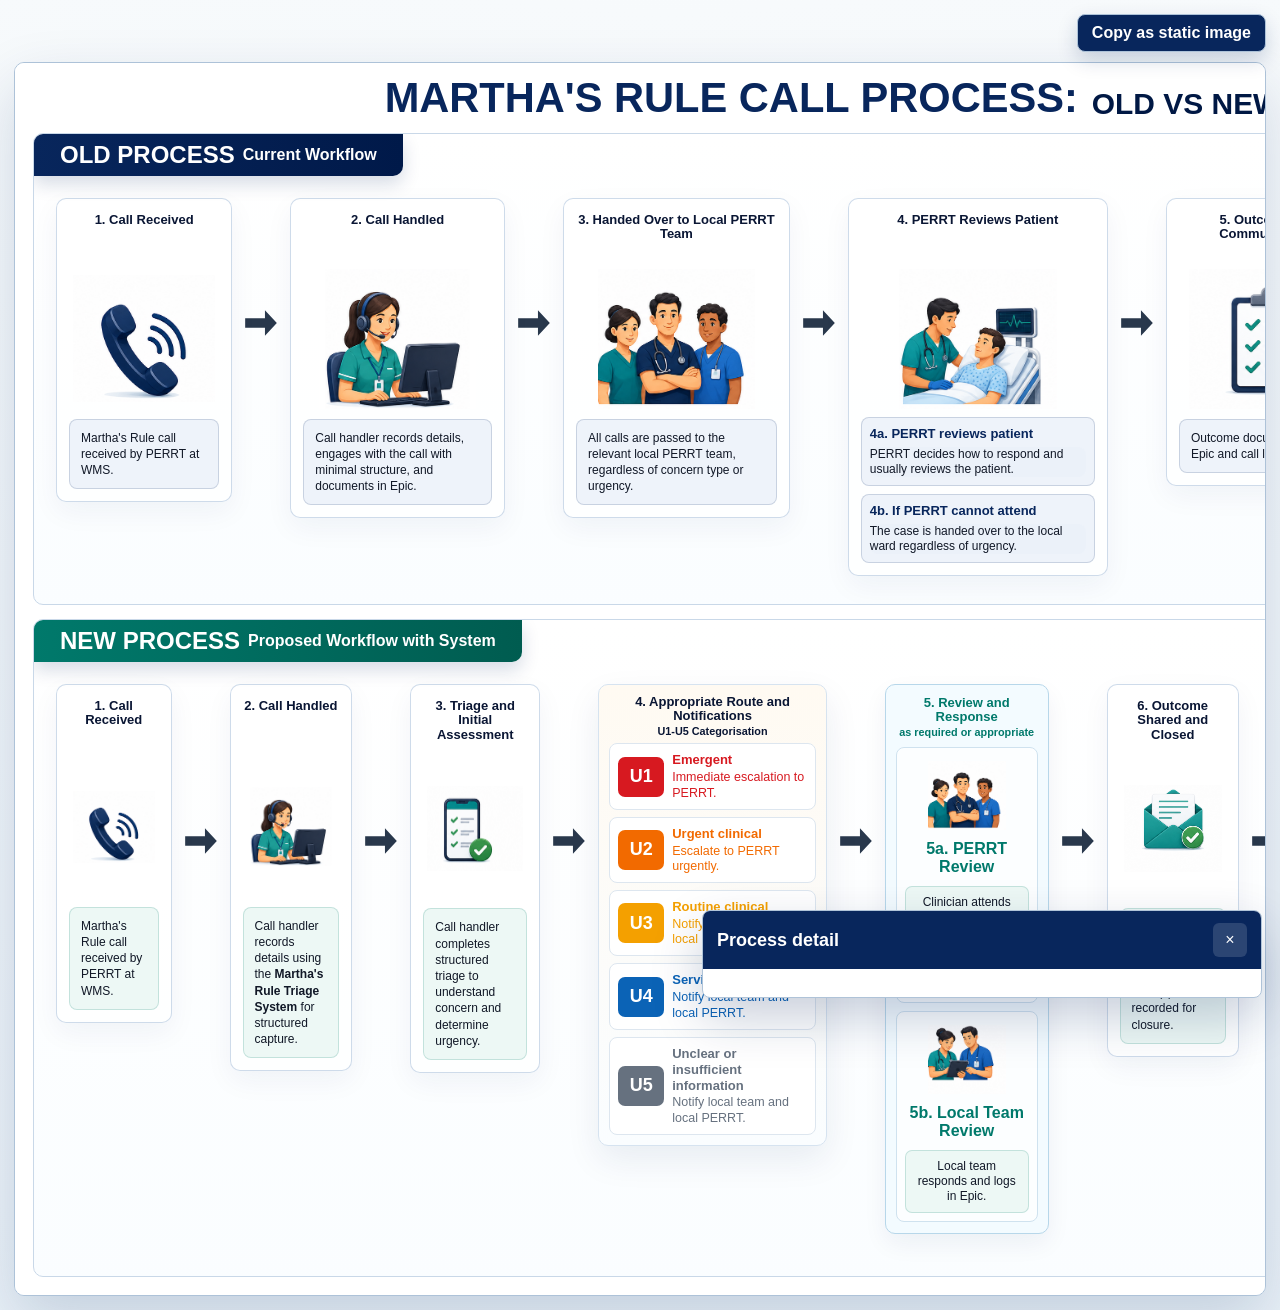
==== commit 0a682dc3: "Update patient review wording and poster asset" ====
--- a/marthas-rule-process-poster.html
+++ b/marthas-rule-process-poster.html
@@ -979,7 +979,7 @@
                     <img class="spot-img" src="assets/process-illustrations/rapid-response-team.png" alt="">
                     <div class="review-option-copy">
                       <strong>5a. PERRT Review</strong>
-                      <p>Clinician attends and reviews patient. Logged in MR call visit log system and Epic.</p>
+                      <p>Clinician attends and reviews patient. Logged in MR patient review log system and Epic.</p>
                     </div>
                   </div>
                   <div class="review-option">
